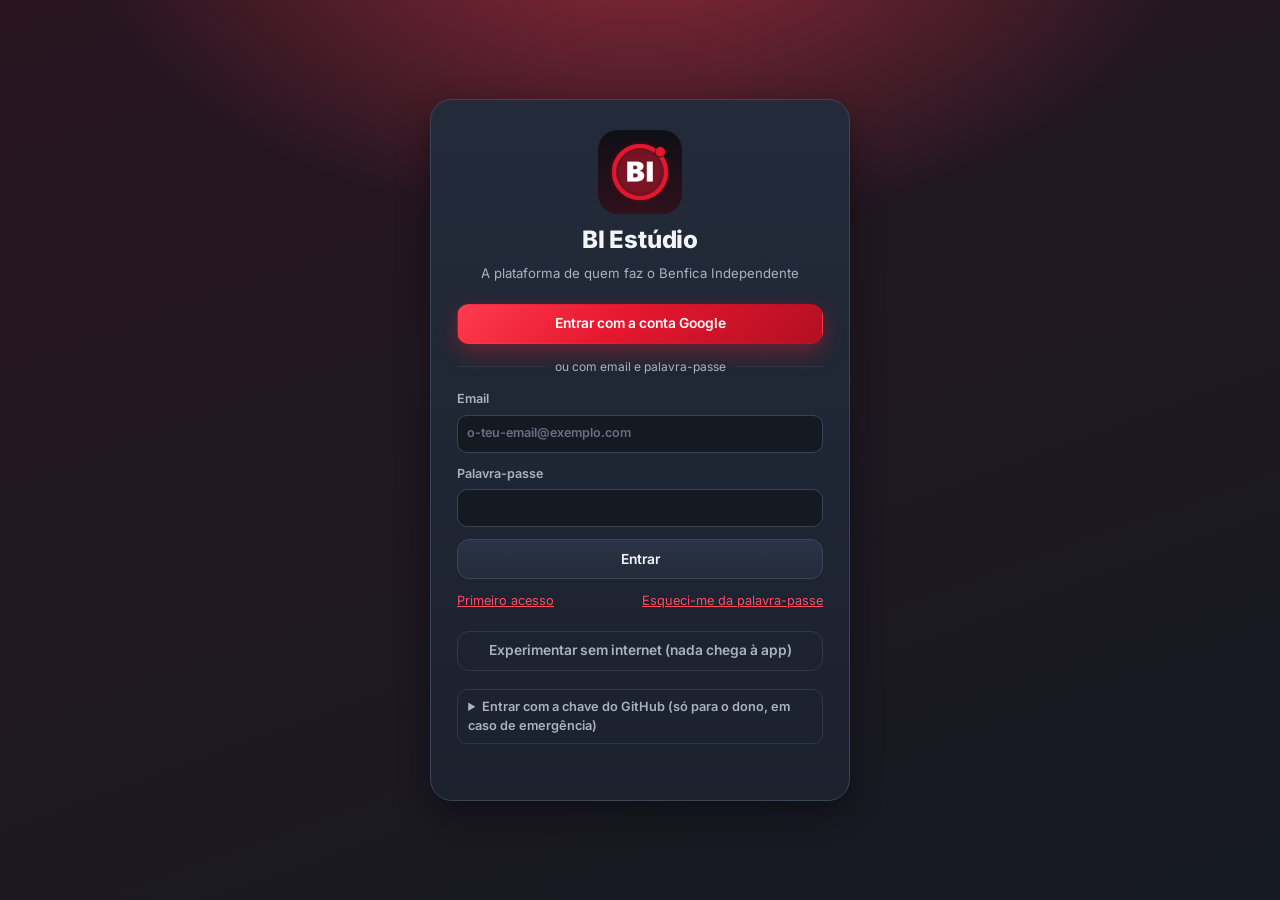
==== index.html @ b8a6295d "Plataforma: modo tablet do quadro, icones iguais em todo o lado, jogadores maiores e bola por defeit" ====
﻿<!DOCTYPE html>
<html lang="pt-PT">
<head>
<meta charset="utf-8">
<meta name="viewport" content="width=device-width, initial-scale=1, viewport-fit=cover">
<title>BI Estúdio · Benfica Independente</title>
<meta name="theme-color" content="#0b0d12">
<link rel="manifest" href="manifest.webmanifest">
<link rel="icon" type="image/png" href="icone-192.png">
<link rel="apple-touch-icon" href="icone-512.png">
<link rel="preload" href="fontes/inter-latin.woff2" as="font" type="font/woff2" crossorigin>
<link rel="stylesheet" href="estilos.css?v=9">
</head>
<body>

<!-- Ecrã de entrada -->
<section id="ecra-entrar" class="entrar">
  <div class="entrar-caixa">
    <img src="icone-512.png" alt="" class="entrar-logo">
    <h1>BI Estúdio</h1>
    <p class="suave">A plataforma de quem faz o Benfica Independente</p>

    <button id="entrar-google" class="botao principal largo">Entrar com a conta Google</button>
    <p class="separador-ou"><span>ou com email e palavra-passe</span></p>
    <label>Email
      <input id="entrar-email" type="email" placeholder="o-teu-email@exemplo.com" autocomplete="username">
    </label>
    <label>Palavra-passe
      <input id="entrar-palavra" type="password" autocomplete="current-password">
    </label>
    <button id="entrar-email-botao" class="botao largo">Entrar</button>
    <p class="entrar-links">
      <a href="#" id="entrar-primeiro" onclick="return false">Primeiro acesso</a>
      <a href="#" id="entrar-esqueci" onclick="return false">Esqueci-me da palavra-passe</a>
    </p>
    <button id="entrar-local" class="botao largo fantasma">Experimentar sem internet (nada chega à app)</button>

    <details class="ajuda">
      <summary>Entrar com a chave do GitHub (só para o dono, em caso de emergência)</summary>
      <label>Chave de acesso (GitHub)
        <input id="entrar-token" type="password" placeholder="github_pat_..." autocomplete="off">
      </label>
      <button id="entrar-botao" class="botao largo">Entrar com a chave</button>
      <p class="suave">Como obter a chave:</p>
      <ol>
        <li>Cria uma conta gratuita em <b>github.com</b> (se ainda não tiveres) e diz o teu nome de utilizador ao dono.</li>
        <li>O dono convida-te como colaborador do repositório <b>benfica-independente-dados</b>
            (Settings → Collaborators) e acrescenta-te em <b>Administradores</b> aqui na plataforma.</li>
        <li>No GitHub: a tua foto → Settings → Developer settings → Personal access tokens → <b>Fine-grained tokens</b> → Generate new token.</li>
        <li>Em <i>Resource owner</i> escolhe <b>benficaindependente</b>; em <i>Repository access</i> escolhe <b>benfica-independente-dados</b>
            (e <b>benfica-independente-gestao</b>, se existir).</li>
        <li>Em <i>Permissions</i>: <b>Contents →  Read and write</b> e <b>Actions →  Read-only</b> (para os alertas do robô).</li>
        <li>Copia a chave e cola-a aqui. Fica guardada só neste dispositivo. Nunca a envies a ninguém.</li>
      </ol>
    </details>

    <p id="entrar-erro" class="erro"></p>
  </div>
</section>

<!-- Aplicação -->
<div id="app" class="app escondido">
  <aside class="barra">
    <div class="barra-topo">
      <img src="icone-192.png" alt="" class="barra-logo">
      <div>
        <strong>BI Estúdio</strong>
        <span id="barra-modo" class="etiqueta">github</span>
      </div>
    </div>
    <nav id="menu" class="menu"></nav>
    <div class="barra-fundo">
      <span id="quem" class="quem"></span>
      <button id="sair" class="botao pequeno fantasma">Sair</button>
    </div>
  </aside>

  <main class="conteudo">
    <header class="topo">
      <img src="icone-192.png" alt="" class="topo-logo so-telemovel">
      <h2 id="titulo-ecra">Direto</h2>
      <button id="aprovacoes" class="aviso-aprovacoes escondido"></button>
      <button id="sair-m" class="botao pequeno fantasma so-telemovel">Sair</button>
    </header>
    <nav id="subnav" class="subnav escondido"></nav>
    <div id="aviso" class="aviso escondido"></div>
    <div id="ecra" class="ecra"></div>
  </main>

  <nav id="menu-baixo" class="menu-baixo"></nav>
  <button id="ajuda-flutuante" class="ajuda-fab" aria-label="Pedir ajuda à IA"><svg class="ico" viewBox="0 0 24 24" fill="none" stroke="currentColor" stroke-width="1.8" stroke-linecap="round" stroke-linejoin="round"><path d="m12 3 1.9 5.1L19 10l-5.1 1.9L12 17l-1.9-5.1L5 10l5.1-1.9z"/></svg><span>Ajuda</span></button>
</div>

<div id="carregando" class="carregando escondido"><div class="roda"></div></div>

<script src="quadro.js?v=12"></script>
<script src="participacao.js?v=5"></script>
<script src="participantes.js?v=6"></script>
<script src="app.js?v=11"></script>
<script src="estilo.js?v=1"></script>
</body>
</html>
---- estilos.css ----
/* BI Estúdio — sistema de estilos (base).  Junta-se, no fim, ao que é específico do quadro tático e das pré-visualizações. */

@font-face { font-family: "Inter"; font-style: normal; font-weight: 100 900; font-display: swap;
  src: url(fontes/inter-latin-ext.woff2) format("woff2");
  unicode-range: U+0100-02BA, U+02BD-02C5, U+02C7-02CC, U+02CE-02D7, U+02DD-02FF, U+0304, U+0308, U+0329, U+1D00-1DBF, U+1E00-1E9F, U+1EF2-1EFF, U+2020, U+20A0-20AB, U+20AD-20C0, U+2113, U+2C60-2C7F, U+A720-A7FF; }
@font-face { font-family: "Inter"; font-style: normal; font-weight: 100 900; font-display: swap;
  src: url(fontes/inter-latin.woff2) format("woff2");
  unicode-range: U+0000-00FF, U+0131, U+0152-0153, U+02BB-02BC, U+02C6, U+02DA, U+02DC, U+0304, U+0308, U+0329, U+2000-206F, U+20AC, U+2122, U+2191, U+2193, U+2212, U+2215, U+FEFF, U+FFFD; }

:root {
  --fundo: #12161e;
  --fundo-2: #1a202b;
  --fundo-3: #232b39;
  --linha: #2f3849;
  --texto: #f2f4f8;
  --suave: #a9b3c2;
  --vermelho: #e5172e;
  --vermelho-escuro: #b50f22;
  --vermelho-claro: #ff4d5e;
  --vermelho-erro: #ff6b6b;
  --verde: #2fbf71;
  --amarelo: #f0b429;
  --azul: #4c8dff;
  --raio: 16px;
  --raio-peq: 10px;
  --sombra: 0 12px 32px rgba(0, 0, 0, .4);
  --altura-baixo: 64px;
}

* { box-sizing: border-box; }
html, body {
  margin: 0; padding: 0; height: 100%;
  background: var(--fundo); color: var(--texto);
  font-family: "Inter", system-ui, -apple-system, "Segoe UI", Roboto, Arial, sans-serif;
  font-size: 15px; line-height: 1.5; -webkit-text-size-adjust: 100%;
  font-feature-settings: "cv11", "ss01"; -webkit-font-smoothing: antialiased;
}
img { max-width: 100%; display: block; }
h1, h2, h3 { margin: 0 0 .4em; line-height: 1.2; letter-spacing: -.01em; }
p { margin: 0 0 .7em; }
a { color: var(--vermelho-claro); }
.escondido { display: none !important; }
.suave { color: var(--suave); font-size: .88rem; }
.ico { width: 1.25em; height: 1.25em; flex: 0 0 auto; }

/* ---------- Campos (em qualquer sítio) ---------- */
input:not([type=checkbox]):not([type=radio]):not([type=range]):not([type=file]), textarea, select {
  background: var(--fundo); color: var(--texto); border: 1px solid var(--linha); border-radius: 10px;
  font: inherit; padding: .5em .7em; min-height: 38px;
}
input:focus, textarea:focus, select:focus { outline: none; border-color: var(--vermelho); box-shadow: 0 0 0 3px rgba(229, 23, 46, .18); }
input::placeholder, textarea::placeholder { color: #667085; }
input[type=checkbox], input[type=radio] { accent-color: var(--vermelho); }

/* ---------- Botões ---------- */
.botao {
  display: inline-flex; align-items: center; justify-content: center; gap: .5em;
  min-height: 40px; padding: .5em 1.05em;
  border: 1px solid var(--linha); border-radius: 12px;
  background: var(--fundo-3); color: var(--texto);
  font: inherit; font-weight: 600; font-size: .92rem; cursor: pointer; text-decoration: none; white-space: nowrap;
  transition: background .15s, border-color .15s, transform .08s;
}
.botao:hover { background: #222938; border-color: #343d4d; }
.botao:active { transform: scale(.98); }
.botao:focus-visible { outline: 2px solid var(--vermelho-claro); outline-offset: 2px; }
.botao.principal { background: var(--vermelho); border-color: var(--vermelho); color: #fff; }
.botao.principal:hover { background: #f0233a; border-color: #f0233a; }
.botao.perigo { background: transparent; border-color: #6a2630; color: #ff9aa5; }
.botao.perigo:hover { background: #2a1217; }
.botao.fantasma { background: transparent; border-color: var(--linha); color: var(--suave); }
.botao.fantasma:hover { color: var(--texto); background: var(--fundo-3); }
.botao.pequeno { min-height: 34px; padding: .35em .8em; font-size: .85rem; border-radius: 10px; }
.botao.largo { width: 100%; }
.botao:disabled { opacity: .5; cursor: not-allowed; }

/* ---------- Entrada ---------- */
.entrar { min-height: 100%; display: flex; align-items: center; justify-content: center; padding: 24px 16px;
  background: radial-gradient(900px 480px at 50% -10%, rgba(229, 23, 46, .28), transparent 62%), var(--fundo); }
.entrar-caixa { width: 100%; max-width: 420px; background: var(--fundo-2); border: 1px solid var(--linha);
  border-radius: 22px; padding: 30px 26px; box-shadow: var(--sombra); }
.entrar-logo { width: 84px; height: 84px; margin: 0 auto 12px; border-radius: 20px; }
.entrar-caixa h1 { text-align: center; font-size: 1.6rem; font-weight: 800; }
.entrar-caixa > .suave { text-align: center; margin-bottom: 20px; }
.separador-ou { display: flex; align-items: center; gap: 10px; color: var(--suave); font-size: .8rem; margin: 14px 0; }
.separador-ou::before, .separador-ou::after { content: ""; flex: 1; height: 1px; background: var(--linha); }
.separador-ou span { white-space: nowrap; }
.entrar-links { display: flex; justify-content: space-between; gap: 8px; flex-wrap: wrap; font-size: .85rem; margin: 12px 0; }
.entrar label, .formulario label { display: block; margin-bottom: 12px; font-size: .84rem; font-weight: 600; color: var(--suave); }
.entrar input, .formulario input, .formulario textarea, .formulario select {
  display: block; width: 100%; margin-top: 6px; padding: .65em .8em;
  background: var(--fundo); border: 1px solid var(--linha); border-radius: 10px;
  color: var(--texto); font: inherit; font-weight: 400; min-height: 42px;
}
.entrar input:focus, .formulario input:focus, .formulario textarea:focus, .formulario select:focus { outline: none; border-color: var(--vermelho); box-shadow: 0 0 0 3px rgba(229, 23, 46, .18); }
.formulario textarea { min-height: 110px; resize: vertical; }
#entrar-local { margin-top: 8px; }
.ajuda { margin-top: 18px; border: 1px solid var(--linha); border-radius: 10px; padding: .6em .8em; font-size: .85rem; }
.ajuda summary { cursor: pointer; font-weight: 600; color: var(--suave); }
.ajuda ol { margin: .6em 0 .2em; padding-left: 1.2em; color: var(--suave); }
.ajuda li { margin-bottom: .35em; }
.erro { color: var(--vermelho-erro); font-size: .88rem; min-height: 1.2em; margin: 10px 0 0; }

/* ---------- Estrutura ---------- */
.app { display: flex; min-height: 100%; }
.barra { width: 232px; flex: 0 0 232px; background: var(--fundo-2); border-right: 1px solid var(--linha);
  display: flex; flex-direction: column; position: sticky; top: 0; height: 100vh; }
.barra-topo { display: flex; align-items: center; gap: 12px; padding: 18px 16px; }
.barra-logo { width: 40px; height: 40px; border-radius: 10px; }
.barra-topo strong { display: block; font-size: 1.02rem; font-weight: 800; letter-spacing: -.01em; }
.etiqueta { display: inline-block; font-size: .66rem; text-transform: uppercase; letter-spacing: .08em; font-weight: 700;
  color: var(--suave); background: var(--fundo-3); border: 1px solid var(--linha); border-radius: 20px; padding: 0 8px; margin-top: 2px; }
.etiqueta.local { color: #fff; background: var(--azul); border-color: var(--azul); }

.menu { flex: 1; overflow-y: auto; padding: 6px 10px; display: flex; flex-direction: column; gap: 4px; }
.menu a { display: flex; align-items: center; gap: 12px; padding: .75em .9em; border-radius: 12px; color: var(--suave);
  text-decoration: none; font-weight: 600; cursor: pointer; transition: background .15s, color .15s; }
.menu a:hover { background: var(--fundo-3); color: var(--texto); }
.menu a.ativo { background: rgba(229, 23, 46, .14); color: #fff; box-shadow: inset 3px 0 0 var(--vermelho); }
.menu a.ativo .ico { color: var(--vermelho-claro); }
.menu .marca, .menu-baixo .marca { margin-left: auto; }
.marca { background: var(--vermelho); color: #fff; font-size: .7rem; font-weight: 700; border-radius: 20px; padding: 0 7px; min-width: 20px; text-align: center; line-height: 1.5; }
.barra-fundo { padding: 12px 14px calc(14px + env(safe-area-inset-bottom)); border-top: 1px solid var(--linha); display: flex; align-items: center; gap: 8px; }
.quem { flex: 1; min-width: 0; font-size: .85rem; color: var(--suave); overflow: hidden; text-overflow: ellipsis; white-space: nowrap; }

.conteudo { flex: 1; min-width: 0; display: flex; flex-direction: column; }
.topo { display: flex; align-items: center; gap: 12px; padding: 16px 28px; position: sticky; top: 0; z-index: 20;
  background: rgba(11, 13, 18, .86); backdrop-filter: blur(10px); border-bottom: 1px solid var(--linha); }
.topo h2 { margin: 0; font-size: 1.3rem; font-weight: 800; }
.topo-logo { width: 30px; height: 30px; border-radius: 8px; }
.aviso-aprovacoes { margin-left: auto; display: inline-flex; align-items: center; gap: 8px; min-height: 36px; padding: 0 14px 0 10px;
  border-radius: 20px; border: 1px solid rgba(240, 180, 41, .45); background: rgba(240, 180, 41, .12); color: #ffd66b;
  font: inherit; font-size: .85rem; font-weight: 600; cursor: pointer; }
.aviso-aprovacoes:hover { background: rgba(240, 180, 41, .2); }
.so-telemovel { display: none; }

.subnav { display: flex; gap: 6px; padding: 12px 28px 0; overflow-x: auto; scrollbar-width: none; }
.subnav::-webkit-scrollbar { display: none; }
.subnav a { display: inline-flex; align-items: center; gap: 8px; white-space: nowrap; padding: .5em 1em; border-radius: 20px;
  border: 1px solid var(--linha); color: var(--suave); font-weight: 600; font-size: .88rem; cursor: pointer; text-decoration: none; }
.subnav a:hover { color: var(--texto); border-color: #3a4352; }
.subnav a.ativo { background: var(--texto); border-color: var(--texto); color: #10131a; }
.subnav .marca { background: var(--vermelho); color: #fff; }

.aviso { margin: 14px 28px 0; padding: .75em 1em; border-radius: 12px; background: rgba(47, 191, 113, .12); border: 1px solid rgba(47, 191, 113, .35); color: #86e8b4; font-weight: 500; }
.aviso.mau { background: rgba(255, 107, 107, .1); border-color: rgba(255, 107, 107, .4); color: #ffb0b0; }
.ecra { padding: 22px 28px calc(40px + env(safe-area-inset-bottom)); max-width: 1180px; width: 100%; }
body[data-ecra="quadro"] .ecra { max-width: none; }

/* Menu em baixo (telemóvel) e botão de ajuda */
.menu-baixo { display: none; }
.ajuda-fab { position: fixed; right: 22px; bottom: 22px; z-index: 30; display: inline-flex; align-items: center; gap: 8px; height: 46px; padding: 0 18px 0 14px;
  border-radius: 24px; border: 1px solid var(--linha); background: var(--fundo-3); color: var(--texto); font: inherit; font-weight: 700; cursor: pointer; box-shadow: var(--sombra); }
.ajuda-fab:hover { border-color: #3a4352; background: #222938; }
.ajuda-fab .ico { color: var(--vermelho-claro); }

/* ---------- Cartões ---------- */
.cartao { background: var(--fundo-2); border: 1px solid var(--linha); border-radius: var(--raio); margin-bottom: 18px; overflow: hidden; }
.cartao > header { display: flex; align-items: center; gap: 10px; padding: 14px 18px; border-bottom: 1px solid var(--linha); flex-wrap: wrap; }
.cartao > header h3 { margin: 0; font-size: 1rem; font-weight: 700; }
.cartao > header .acoes { margin-left: auto; display: flex; gap: 8px; flex-wrap: wrap; }
.cartao-corpo { padding: 18px; }
.cartao-corpo > :last-child { margin-bottom: 0; }
.seccao-titulo { font-size: .78rem; font-weight: 700; text-transform: uppercase; letter-spacing: .09em; color: var(--suave); margin: 26px 2px 12px; }
.grelha { display: grid; gap: 12px; grid-template-columns: repeat(auto-fill, minmax(150px, 1fr)); }
.azulejo { background: var(--fundo-3); border: 1px solid var(--linha); border-radius: 12px; padding: 14px; }
.azulejo .num { font-size: 1.7rem; font-weight: 800; letter-spacing: -.02em; }
.azulejo .rot { color: var(--suave); font-size: .84rem; }
.vazio-grande { display: flex; flex-direction: column; align-items: center; gap: 6px; text-align: center; padding: 28px 12px; }
.vazio-grande .ico { width: 40px; height: 40px; color: var(--suave); }

/* ---------- Painel do direto ---------- */
.jogo { border: 1px solid var(--linha); border-radius: 20px; padding: 18px 20px; margin-bottom: 6px;
  background: radial-gradient(600px 200px at 50% -40%, rgba(229, 23, 46, .22), transparent 70%), var(--fundo-2); }
.jogo.ao-vivo { border-color: rgba(229, 23, 46, .55); }
.jogo-topo { display: flex; align-items: center; gap: 10px; flex-wrap: wrap; margin-bottom: 14px; }
.selo { font-size: .72rem; font-weight: 700; letter-spacing: .06em; text-transform: uppercase; padding: 3px 10px; border-radius: 20px; background: var(--fundo-3); border: 1px solid var(--linha); color: var(--suave); }
.selo-vivo { background: var(--vermelho); border-color: var(--vermelho); color: #fff; animation: pulsar 1.6s ease-in-out infinite; }
@keyframes pulsar { 50% { opacity: .65; } }
.jogo-equipas { display: grid; grid-template-columns: 1fr auto 1fr; align-items: center; gap: 16px; }
.jogo-eq { display: flex; flex-direction: column; align-items: center; gap: 8px; text-align: center; }
.jogo-eq b { font-size: 1rem; }
.jogo-logo { width: 52px; height: 52px; object-fit: contain; }
.jogo-res { font-size: 2.4rem; font-weight: 800; letter-spacing: -.02em; }
.jogo.vazio { background: var(--fundo-2); }

.mosaicos { display: grid; gap: 12px; grid-template-columns: repeat(auto-fill, minmax(250px, 1fr)); }
.mosaico { position: relative; display: flex; align-items: center; gap: 14px; text-align: left; width: 100%; padding: 16px;
  border: 1px solid var(--linha); border-radius: 16px; background: var(--fundo-2); color: var(--texto); font: inherit; cursor: pointer;
  transition: border-color .15s, background .15s, transform .08s; }
.mosaico:hover { border-color: #3a4352; background: var(--fundo-3); }
.mosaico:active { transform: scale(.985); }
.mosaico-ico { flex: 0 0 auto; display: grid; place-items: center; width: 46px; height: 46px; border-radius: 13px; background: rgba(229, 23, 46, .14); color: var(--vermelho-claro); }
.mosaico-ico .ico { width: 24px; height: 24px; }
.mosaico-txt { display: flex; flex-direction: column; min-width: 0; }
.mosaico-txt b { font-size: 1rem; }
.mosaico-txt span { color: var(--suave); font-size: .84rem; }
.mosaico .marca { position: absolute; top: 12px; right: 12px; }

/* ---------- Agendado ---------- */
.linha-tempo { display: flex; flex-direction: column; gap: 8px; }
.evento { display: grid; grid-template-columns: 56px 40px 1fr; align-items: center; gap: 12px; text-align: left; width: 100%; padding: 12px 14px;
  border: 1px solid var(--linha); border-radius: 14px; background: var(--fundo-2); color: var(--texto); font: inherit; cursor: pointer; }
.evento:hover { border-color: #3a4352; background: var(--fundo-3); }
.evento-hora { font-weight: 800; font-variant-numeric: tabular-nums; }
.evento-ico { display: grid; place-items: center; width: 36px; height: 36px; border-radius: 10px; background: var(--fundo-3); color: var(--vermelho-claro); }
.evento-txt { display: flex; flex-direction: column; min-width: 0; }
.evento-txt b { font-size: .95rem; font-weight: 600; overflow: hidden; text-overflow: ellipsis; }
.evento-txt span { color: var(--suave); font-size: .8rem; }

/* ---------- Tabelas, pílulas, listas ---------- */
.tabela { width: 100%; border-collapse: collapse; }
.tabela th, .tabela td { text-align: left; padding: .65em .6em; border-bottom: 1px solid var(--linha); vertical-align: top; }
.tabela th { color: var(--suave); font-size: .75rem; text-transform: uppercase; letter-spacing: .06em; font-weight: 700; }
.tabela tr:last-child td { border-bottom: none; }
.tabela .mini { color: var(--suave); font-size: .82rem; }
.tabela td.direita, .tabela th.direita { text-align: right; }
.linha-acoes { display: flex; gap: 6px; justify-content: flex-end; flex-wrap: wrap; }
.tabela-rolar { overflow-x: auto; }
.pilula { display: inline-block; font-size: .72rem; font-weight: 700; padding: 2px 10px; border-radius: 20px; background: var(--fundo-3); color: var(--suave); border: 1px solid var(--linha); white-space: nowrap; }
.pilula.ok { background: rgba(47, 191, 113, .12); color: #7ee6ae; border-color: rgba(47, 191, 113, .3); }
.pilula.espera { background: rgba(240, 180, 41, .12); color: #ffd66b; border-color: rgba(240, 180, 41, .3); }
.pilula.mau { background: rgba(255, 107, 107, .1); color: #ff9aa5; border-color: rgba(255, 107, 107, .3); }
.pilula.info { background: rgba(76, 141, 255, .12); color: #8db6ff; border-color: rgba(76, 141, 255, .3); }
.miniatura { width: 56px; height: 40px; object-fit: cover; border-radius: 6px; background: var(--fundo-3); }
.lista { display: flex; flex-direction: column; gap: 12px; }
.mensagem { border: 1px solid var(--linha); border-radius: 12px; padding: 12px 14px; background: var(--fundo-3); }
.mensagem-topo { display: flex; align-items: center; gap: 8px; margin-bottom: 6px; }
.mensagem-topo strong { font-size: .9rem; }
.mensagem-topo .quando { margin-left: auto; color: var(--suave); font-size: .78rem; }
.mensagem .resposta { margin-top: 10px; padding-left: 12px; border-left: 3px solid var(--vermelho); color: #d8dde5; }

/* ---------- Janelas (formulários) ---------- */
.fundo-modal { position: fixed; inset: 0; background: rgba(4, 6, 10, .7); backdrop-filter: blur(3px); display: flex; align-items: flex-start; justify-content: center; padding: 30px 16px; overflow-y: auto; z-index: 60; }
.modal { background: var(--fundo-2); border: 1px solid var(--linha); border-radius: 20px; width: 100%; max-width: 580px; box-shadow: var(--sombra); }
.modal > header { display: flex; align-items: center; padding: 16px 20px; border-bottom: 1px solid var(--linha); }
.modal > header h3 { margin: 0; font-size: 1.05rem; font-weight: 700; }
.modal-corpo { padding: 20px; }
.modal-pe { display: flex; gap: 10px; justify-content: flex-end; padding: 14px 20px; border-top: 1px solid var(--linha); }
.formulario .campo { margin-bottom: 14px; }
.formulario .rotulo { display: block; font-size: .84rem; font-weight: 600; color: var(--suave); }
.grupo-caixas { display: flex; flex-wrap: wrap; gap: 8px 16px; margin-top: 6px; }
.grupo-caixas label { display: inline-flex; align-items: center; gap: 6px; font-weight: 400; color: var(--texto); margin: 0; }
.grupo-caixas input { width: auto; margin: 0; min-height: 0; }
.linha-dupla { display: grid; grid-template-columns: 1fr 1fr; gap: 0 14px; }
.carregando { position: fixed; inset: 0; background: rgba(0, 0, 0, .45); display: flex; align-items: center; justify-content: center; z-index: 90; }
.roda { width: 44px; height: 44px; border: 4px solid rgba(255, 255, 255, .2); border-top-color: #fff; border-radius: 50%; animation: girar .8s linear infinite; }
@keyframes girar { to { transform: rotate(360deg); } }

/* ---------- Fotos no formulário e utilitários ---------- */
.campo-imagem .imagem-linha { display: flex; gap: 12px; align-items: flex-start; margin-top: 6px; }
.miniatura.grande { width: 96px; height: 96px; object-fit: cover; border-radius: 12px; border: 1px solid var(--linha); }
.separador { margin: 18px 0 4px; padding-top: 12px; border-top: 1px solid var(--linha); font-size: .95rem; }
.atalhos { display: flex; flex-wrap: wrap; gap: 8px; }
.tabela-numeros td, .tabela-numeros th { white-space: nowrap; }
.glossario th { width: 150px; text-transform: none; letter-spacing: 0; font-size: .9rem; color: var(--texto); }
.grandes { display: grid; gap: 12px; grid-template-columns: repeat(auto-fill, minmax(230px, 1fr)); }
.botao.grande { display: flex; align-items: center; justify-content: flex-start; white-space: normal; gap: 14px; text-align: left; padding: 16px 18px; min-height: 84px; border-radius: 16px; font-size: 1rem; }
.botao.grande b { display: block; }
.grande-icone { font-size: 1.8rem; line-height: 1; flex: 0 0 auto; }
.grande-sub { display: block; font-size: .82rem; opacity: .7; margin-top: 3px; font-weight: 400; }
.sondagem { border: 1px solid var(--linha); border-radius: 14px; padding: 14px 16px; margin-bottom: 12px; background: var(--fundo-3); }
.voto-linha { position: relative; display: flex; justify-content: space-between; gap: 10px; padding: 8px 10px; margin: 6px 0; border-radius: 8px; background: #1b2028; overflow: hidden; }
.voto-linha > span, .voto-linha > b { position: relative; }
.voto-barra { position: absolute; left: 0; top: 0; bottom: 0; background: rgba(229, 23, 46, .35); }

/* ---------- Telemóvel ---------- */
@media (max-width: 860px) {
  .barra { display: none; }
  .so-telemovel { display: inline-flex; }
  .topo { padding: 12px 16px; }
  .topo h2 { font-size: 1.1rem; }
  .subnav { padding: 10px 16px 0; }
  .aviso { margin: 12px 16px 0; }
  .ecra { padding: 16px 16px calc(var(--altura-baixo) + 40px); }
  .linha-dupla { grid-template-columns: 1fr; }
  .menu-baixo { display: flex; position: fixed; left: 0; right: 0; bottom: 0; z-index: 40; height: calc(var(--altura-baixo) + env(safe-area-inset-bottom));
    padding-bottom: env(safe-area-inset-bottom); background: rgba(18, 22, 29, .96); backdrop-filter: blur(12px); border-top: 1px solid var(--linha); }
  .menu-baixo a { position: relative; flex: 1; display: flex; flex-direction: column; align-items: center; justify-content: center; gap: 3px; color: var(--suave); font-size: .7rem; font-weight: 600; text-decoration: none; cursor: pointer; }
  .menu-baixo a .ico { width: 24px; height: 24px; }
  .menu-baixo a.ativo { color: #fff; }
  .menu-baixo a.ativo .ico { color: var(--vermelho-claro); }
  .menu-baixo .marca { position: absolute; top: 6px; left: calc(50% + 8px); margin: 0; }
  .ajuda-fab { right: 14px; bottom: calc(var(--altura-baixo) + 14px + env(safe-area-inset-bottom)); height: 44px; }
  .ajuda-fab span { display: none; }
  .ajuda-fab { width: 44px; padding: 0; justify-content: center; }
  .aviso-aprovacoes span { max-width: 130px; white-space: normal; line-height: 1.15; text-align: left; }
  .jogo-res { font-size: 1.9rem; }
  .mosaicos { grid-template-columns: 1fr; }
}
@media (pointer: coarse) { .botao.pequeno { min-height: 42px; } }
@media (max-width: 520px) {
  .azulejo { padding: 10px 12px; }
  .azulejo .num { font-size: 1.25rem; }
  .azulejo .rot { font-size: .78rem; }
}


/* ============ Degradês e efeitos (para não ficar pesado) ============ */
:root { --grad-vermelho: linear-gradient(135deg, #ff3b4f 0%, #e5172e 45%, #b30f22 100%); --brilho-vermelho: 0 8px 22px rgba(229, 23, 46, .38); }
html, body { background: var(--fundo); }
body {
  background:
    radial-gradient(900px 520px at 100% -8%, rgba(229, 23, 46, .20), transparent 60%),
    radial-gradient(700px 480px at -5% 105%, rgba(229, 23, 46, .10), transparent 60%),
    linear-gradient(160deg, #181d28 0%, #11151d 55%, #14101a 100%) fixed;
}
/* barra lateral e menu de baixo */
.barra { background: linear-gradient(180deg, #281520 0%, #1b1f2a 38%, #171b25 100%); border-right-color: #3a2a35; }
.menu a:hover { background: rgba(255, 255, 255, .06); }
.menu a.ativo { background: var(--grad-vermelho); color: #fff; box-shadow: var(--brilho-vermelho); }
.menu a.ativo .ico { color: #fff; }
.menu a .marca { background: #fff; color: #b30f22; }
.menu a.ativo .marca { background: #fff; color: #b30f22; }
.menu-baixo { background: linear-gradient(180deg, rgba(34, 22, 32, .97), rgba(22, 26, 36, .98)); }
/* topo */
.topo { background: linear-gradient(180deg, rgba(30, 36, 48, .92), rgba(22, 27, 37, .88)); border-bottom: 0;
  box-shadow: 0 1px 0 rgba(255, 255, 255, .05), 0 12px 24px -16px rgba(0, 0, 0, .5); position: sticky; }
.topo::after { content: ""; position: absolute; left: 0; right: 0; bottom: 0; height: 2px; background: linear-gradient(90deg, #e5172e, rgba(229, 23, 46, 0) 70%); }
/* separadores das páginas */
.subnav a { background: rgba(255, 255, 255, .04); }
.subnav a.ativo { background: var(--grad-vermelho); border-color: transparent; color: #fff; box-shadow: var(--brilho-vermelho); }
/* botões */
.botao { background: linear-gradient(180deg, #2b3447, #232b3a); border-color: #3a455a; }
.botao:hover { background: linear-gradient(180deg, #333e54, #2a3345); border-color: #4a5670; }
.botao.principal { background: var(--grad-vermelho); border-color: transparent; box-shadow: var(--brilho-vermelho); }
.botao.principal:hover { filter: brightness(1.08); background: var(--grad-vermelho); }
.botao.fantasma { background: transparent; }
/* cartões */
.cartao { background: linear-gradient(180deg, #212837, #1a202b); border-color: #313b4e; box-shadow: 0 10px 26px -14px rgba(0, 0, 0, .55), inset 0 1px 0 rgba(255, 255, 255, .04); }
.cartao > header { background: linear-gradient(90deg, rgba(229, 23, 46, .12), transparent 55%); border-bottom-color: #313b4e; }
.azulejo { background: linear-gradient(180deg, #283144, #212938); border-color: #364055; }
.azulejo .num { background: var(--grad-vermelho); -webkit-background-clip: text; background-clip: text; color: transparent; }
.seccao-titulo { display: flex; align-items: center; gap: 10px; }
.seccao-titulo::before { content: ""; width: 4px; height: 14px; border-radius: 3px; background: var(--grad-vermelho); }
/* painel do direto */
.jogo { background: radial-gradient(520px 220px at 50% -30%, rgba(255, 59, 79, .45), transparent 70%), linear-gradient(135deg, #4a1220 0%, #271a29 55%, #1d2330 100%);
  border-color: rgba(255, 90, 105, .35); box-shadow: 0 16px 36px -18px rgba(229, 23, 46, .55); }
.jogo.ao-vivo { border-color: #ff4d5e; box-shadow: 0 0 0 1px rgba(255, 77, 94, .4), 0 16px 40px -14px rgba(229, 23, 46, .7); }
.jogo.vazio { background: linear-gradient(135deg, #2a1822, #1e2430); }
.jogo .selo { background: rgba(255, 255, 255, .1); border-color: rgba(255, 255, 255, .18); color: #ffe3e6; }
.jogo .suave { color: #e7d3d8; }
.jogo-res { text-shadow: 0 2px 14px rgba(0, 0, 0, .4); }
.mosaico { background: linear-gradient(180deg, #232b3b, #1b2230); border-color: #333e52; box-shadow: 0 8px 20px -14px rgba(0, 0, 0, .6); }
.mosaico:hover { background: linear-gradient(180deg, #2b3548, #202838); border-color: rgba(255, 77, 94, .6); box-shadow: 0 12px 26px -12px rgba(229, 23, 46, .5); transform: translateY(-2px); }
.mosaico-ico { background: var(--grad-vermelho); color: #fff; box-shadow: var(--brilho-vermelho); }
.mosaico .marca { background: #fff; color: #b30f22; }
.evento { background: linear-gradient(180deg, #232b3b, #1b2230); border-color: #333e52; }
.evento:hover { border-color: rgba(255, 77, 94, .55); }
.evento-ico { background: rgba(229, 23, 46, .16); }
/* aviso de aprovações e ajuda */
.aviso-aprovacoes { background: linear-gradient(135deg, rgba(240, 180, 41, .28), rgba(240, 180, 41, .1)); }
.ajuda-fab { background: var(--grad-vermelho); border-color: transparent; color: #fff; box-shadow: var(--brilho-vermelho); }
.ajuda-fab:hover { background: var(--grad-vermelho); filter: brightness(1.08); }
.ajuda-fab .ico { color: #fff; }
/* janelas e entrada */
.modal { background: linear-gradient(180deg, #232b3a, #1b212d); border-color: #364055; }
.modal > header { background: linear-gradient(90deg, rgba(229, 23, 46, .16), transparent 60%); }
.entrar { background: radial-gradient(900px 520px at 50% -10%, rgba(255, 59, 79, .5), transparent 62%), linear-gradient(160deg, #281520, #151a23); }
.entrar-caixa { background: linear-gradient(180deg, #232b3a, #1b212d); border-color: #3a455a; }
/* o resto */
.sondagem, .mensagem { background: linear-gradient(180deg, #252d3d, #1f2635); border-color: #333e52; }
.pilula { background: rgba(255, 255, 255, .06); }
input:not([type=checkbox]):not([type=radio]):not([type=range]):not([type=file]), textarea, select { background: #141922; border-color: #38435a; }


/* ============ Abas, banner de publicidade ============ */
.abas { display: flex; gap: 4px; padding: 4px; margin-bottom: 18px; background: rgba(255, 255, 255, .05); border: 1px solid var(--linha); border-radius: 16px; overflow-x: auto; scrollbar-width: none; }
.abas::-webkit-scrollbar { display: none; }
.aba { flex: 1 0 auto; display: inline-flex; align-items: center; justify-content: center; gap: 8px; min-height: 44px; padding: 0 18px; border: 0; border-radius: 12px;
  background: transparent; color: var(--suave); font: inherit; font-weight: 700; font-size: .92rem; cursor: pointer; white-space: nowrap; transition: background .15s, color .15s; }
.aba:hover { color: var(--texto); background: rgba(255, 255, 255, .06); }
.aba.ativa { background: var(--grad-vermelho); color: #fff; box-shadow: var(--brilho-vermelho); }
.aba .marca { background: #fff; color: #b30f22; }
.promo { display: flex; align-items: center; gap: 8px; padding: 8px 14px; border-radius: 10px; background: #2b3345; color: #fff; font-size: .8rem; line-height: 1.2; overflow: hidden; }
.promo-patreon { background: var(--grad-vermelho); }
.promo-etq { font-size: .58rem; font-weight: 800; letter-spacing: .08em; color: #b8c0cf; flex: 0 0 auto; }
.promo-patreon .promo-etq { color: #fff; }
.promo-txt { flex: 1; font-weight: 700; white-space: nowrap; overflow: hidden; text-overflow: ellipsis; }
.promo-ico { flex: 0 0 auto; font-size: 1.05em; }
.promo-seta { flex: 0 0 auto; color: #b8c0cf; font-size: 1.2em; }
.promo-logo { width: 22px; height: 22px; border-radius: 5px; object-fit: cover; flex: 0 0 auto; }
.promo-logo-exemplo { display: grid; place-items: center; background: #fff; color: #222; font-size: .5rem; font-weight: 800; }
.promo-imagem { position: relative; padding: 0; background: #1c2230; }
.promo-imagem img { width: 100%; aspect-ratio: 9 / 1; object-fit: cover; display: block; }
.promo-img { width: 100%; aspect-ratio: 9 / 1; display: grid; place-items: center; background: repeating-linear-gradient(45deg, #2b3345, #2b3345 10px, #252d3e 10px, #252d3e 20px); color: #9aa4b2; font-weight: 700; font-size: .75rem; }
.promo-canto { position: absolute; right: 6px; bottom: 3px; font-size: .5rem; font-weight: 800; letter-spacing: .08em; color: #fff; text-shadow: 0 1px 3px #000; }
.formatos { display: grid; gap: 16px; grid-template-columns: repeat(auto-fit, minmax(260px, 1fr)); margin-top: 14px; }
.formato { background: rgba(255, 255, 255, .04); border: 1px solid var(--linha); border-radius: 14px; padding: 14px; }
.formato b { display: block; margin-bottom: 10px; }
.formato .promo { margin-bottom: 10px; }
.formato p { margin: 0; }
.rotacao { display: flex; flex-direction: column; gap: 8px; margin-top: 10px; }
.tm-ecra .promo { border-radius: 8px; font-size: 11px; padding: 6px 10px; }
.tm-ecra .promo-imagem { padding: 0; }

.prev-viva { position: sticky; top: 0; z-index: 3; margin: -6px -20px 16px; padding: 12px 20px 14px; background: linear-gradient(180deg, #232b3a, #1d2431); border-bottom: 1px solid var(--linha); box-shadow: 0 10px 18px -12px rgba(0, 0, 0, .6); }
.prev-viva-etq { font-size: .7rem; font-weight: 700; letter-spacing: .08em; text-transform: uppercase; color: var(--suave); margin-bottom: 8px; }
.prev-viva .promo { font-size: .9rem; }
.prev-viva-nota { margin-top: 8px; font-size: .8rem; color: var(--suave); }

.campanha { border: 1px solid #333e52; border-radius: 16px; padding: 16px; margin-bottom: 14px; background: linear-gradient(180deg, #252d3d, #1f2635); }
.campanha-topo { display: flex; justify-content: space-between; align-items: flex-start; gap: 12px; margin-bottom: 12px; flex-wrap: wrap; }
.campanha-topo b { font-size: 1.02rem; }
.campanha-estado { display: flex; gap: 6px; flex-wrap: wrap; }
.campanha .grelha { margin: 14px 0; grid-template-columns: repeat(auto-fill, minmax(120px, 1fr)); }
.campanha .azulejo .num { font-size: 1.3rem; white-space: nowrap; }
.aviso-faixa { display: flex; gap: 12px; align-items: flex-start; margin-bottom: 18px; padding: 14px 16px; border-radius: 14px; background: linear-gradient(135deg, rgba(240, 180, 41, .22), rgba(240, 180, 41, .08)); border: 1px solid rgba(240, 180, 41, .4); color: #ffe6a0; }
.aviso-faixa .ico { margin-top: 2px; }

.agenda-item { display: grid; grid-template-columns: 40px 1fr auto; gap: 8px 12px; align-items: center; padding: 12px 14px; margin-bottom: 8px; border: 1px solid #333e52; border-radius: 14px; background: linear-gradient(180deg, #232b3b, #1b2230); }
.agenda-txt { min-width: 0; }
.agenda-txt b { display: block; font-size: .95rem; overflow-wrap: anywhere; }
.agenda-acoes { grid-column: 2 / -1; display: flex; gap: 6px; flex-wrap: wrap; }
@media (max-width: 520px) { .agenda-item { grid-template-columns: 40px 1fr; } .agenda-item .pilula { grid-column: 2; justify-self: start; } .agenda-acoes { grid-column: 1 / -1; } }
.cal-topo { display: flex; align-items: center; gap: 10px; margin: 8px 0 12px; }
.cal-topo b { flex: 1; text-align: center; font-size: 1.02rem; }
.cal-grelha { display: grid; grid-template-columns: repeat(7, minmax(0, 1fr)); gap: 6px; }
.cal-cab { text-align: center; font-size: .72rem; color: var(--suave); font-weight: 700; text-transform: uppercase; letter-spacing: .05em; }
.cal-vazio { display: block; }
.cal-dia { position: relative; min-height: 58px; border: 1px solid var(--linha); border-radius: 12px; color: var(--texto); font: inherit; cursor: pointer; display: flex; flex-direction: column; align-items: flex-start; justify-content: space-between; padding: 6px 8px; text-align: left;
  background: linear-gradient(rgba(229, 23, 46, var(--calor)), rgba(229, 23, 46, var(--calor))), #1a202b; transition: transform .08s, outline-color .15s; }
.cal-dia:hover:not(:disabled) { transform: translateY(-1px); border-color: #4a5670; }
.cal-dia.sel { outline: 2px solid #fff; outline-offset: 1px; }
.cal-dia.futuro { opacity: .3; cursor: default; }
.cal-num { font-weight: 800; }
.cal-v { font-size: .72rem; opacity: .92; }
.cal-ponto { position: absolute; top: 7px; right: 7px; width: 9px; height: 9px; border-radius: 50%; background: #f0b429; box-shadow: 0 0 0 2px rgba(0, 0, 0, .25); }
.rk-form { display: grid; grid-template-columns: repeat(auto-fit, minmax(170px, 1fr)); gap: 0 14px; }
.rk-caixa { display: flex; gap: 8px; align-items: center; margin: 4px 0 12px; font-size: .88rem; }
.rk-pesos { display: grid; grid-template-columns: repeat(auto-fit, minmax(150px, 1fr)); gap: 8px 12px; margin-top: 10px; }
.rk-pesos label { font-size: .8rem; color: var(--suave); font-weight: 600; }
.rk-pesos input { width: 100%; margin-top: 4px; }
.rk-ord { background: rgba(229, 23, 46, .12); }
.calor { display: grid; gap: 3px; overflow-x: auto; }
.calor-linha { display: grid; grid-template-columns: 34px repeat(24, minmax(11px, 1fr)); gap: 3px; align-items: center; }
.calor-linha i { display: block; height: 20px; border-radius: 4px; }
.calor-linha span { font-size: .68rem; color: var(--suave); text-align: center; }
.calor-dia { text-align: left !important; font-weight: 700; }
.objetivo { margin: 12px 0 4px; padding: 12px 14px; border-radius: 12px; background: rgba(255, 255, 255, .04); border: 1px solid var(--linha); }
.objetivo-topo { display: flex; justify-content: space-between; gap: 10px; font-size: .88rem; margin-bottom: 8px; flex-wrap: wrap; }
.objetivo-barra { height: 10px; border-radius: 10px; background: rgba(255, 255, 255, .08); overflow: hidden; margin-bottom: 8px; }
.objetivo-barra i { display: block; height: 100%; border-radius: 10px; background: var(--grad-vermelho); }


/* ============ Janelas de preenchimento: claras, em duas colunas no computador, sem rolar ============ */
.fundo-modal { align-items: center; padding: 18px; background: rgba(10, 14, 22, .62); }
.modal { display: flex; flex-direction: column; max-height: calc(100vh - 36px); background: #ffffff; color: #1b2232; border: 1px solid #d5dbe6; border-radius: 18px; box-shadow: 0 24px 60px rgba(0, 0, 0, .45); }
.modal > header { flex: 0 0 auto; background: linear-gradient(90deg, #fff0f1, #ffffff 70%); color: #1b2232; border-bottom: 1px solid #e3e8f0; border-radius: 18px 18px 0 0; }
.modal > header h3 { color: #1b2232; font-size: 1.1rem; }
.modal-corpo { flex: 1 1 auto; overflow: auto; min-height: 0; }
.modal-pe { flex: 0 0 auto; align-items: center; background: #f3f5f9; border-top: 1px solid #e3e8f0; border-radius: 0 0 18px 18px; }
.pe-aviso { margin-right: auto; font-size: .84rem; color: #8a5a00; font-weight: 600; }
.modal .suave, .modal .mini, .modal .rotulo { color: #5a6578; }
.modal .formulario label, .modal.formulario label, .modal label, .formulario .rotulo { color: #2f394d; }
.modal input:not([type=checkbox]):not([type=radio]):not([type=file]), .modal textarea, .modal select {
  background: #ffffff; color: #1b2232; border: 1px solid #b9c2d2; }
.modal input::placeholder, .modal textarea::placeholder { color: #8a94a6; }
.modal input:focus, .modal textarea:focus, .modal select:focus { border-color: var(--vermelho); box-shadow: 0 0 0 3px rgba(229, 23, 46, .16); }
.modal .botao { background: #eef1f7; color: #1b2232; border-color: #cbd3e1; }
.modal .botao:hover { background: #e3e8f2; border-color: #b4bfd3; }
.modal .botao.principal { background: var(--grad-vermelho); color: #fff; border-color: transparent; }
.modal .botao.perigo { background: #fff; color: #c0192b; border-color: #e2a9b0; }
.modal .botao:disabled { opacity: .45; cursor: not-allowed; filter: grayscale(.4); }
.modal .grupo-caixas label { color: #1b2232; }
.modal details.ajuda, .modal .ajuda { border-color: #d5dbe6; }
.modal .separador { border-top-color: #e3e8f0; color: #1b2232; }
.modal .miniatura.grande { border-color: #c9d1de; }
.modal .prev-viva { background: linear-gradient(180deg, #fff6f7, #ffffff); border-bottom-color: #e3e8f0; box-shadow: 0 8px 16px -12px rgba(0, 0, 0, .35); }
.modal .prev-viva-etq, .modal .prev-viva-nota { color: #5a6578; }
.modal .tabela th { color: #5a6578; } .modal .tabela td, .modal .tabela th { border-bottom-color: #e3e8f0; }
.modal .pilula { background: #eef1f7; color: #3a4458; border-color: #d5dbe6; }
.modal .aviso { margin: 0 0 12px; }
@media (min-width: 900px) {
  .modal:has(.formulario) { max-width: min(1080px, 96vw); }
  .modal-corpo.formulario { display: grid; grid-template-columns: 1fr 1fr; gap: 0 32px; align-content: start; }
  .modal-corpo.formulario > .prev-viva, .modal-corpo.formulario > p, .modal-corpo.formulario > h4, .modal-corpo.formulario > label:has(textarea),
  .modal-corpo.formulario > .campo-imagem, .modal-corpo.formulario > .campo:has([data-jogadores]) { grid-column: 1 / -1; }
  .modal-corpo.formulario > label, .modal-corpo.formulario > .campo { margin-bottom: 8px; }
  .modal-corpo.formulario { padding: 12px 20px 8px; }
  .modal-corpo.formulario label input:not([type=checkbox]), .modal-corpo.formulario label select, .modal-corpo.formulario label textarea { margin-top: 3px; min-height: 36px; padding-top: .4em; padding-bottom: .4em; }
  .modal-corpo.formulario textarea { min-height: 76px; }
  .modal-corpo.formulario .separador { margin: 8px 0 2px; padding-top: 8px; }
  .modal-corpo.formulario .prev-viva { padding: 8px 20px 10px; margin-bottom: 10px; }
  .modal-corpo.formulario .prev-viva-nota { margin-top: 4px; }
  .modal-corpo.formulario > label > .suave { font-size: .74rem; line-height: 1.25; }
  .modal-corpo.formulario > .prev-viva { margin-left: -20px; margin-right: -20px; }
}

/* ============ Específico (quadro tático, pré-visualizações, sondagens com fotos) ============ */

/* ---------- Pré-visualização (telemóvel) ---------- */
.telemovel { width: 280px; border: 10px solid #000; border-radius: 34px; background: #000; box-shadow: 0 10px 30px rgba(0,0,0,.5); margin: 0 auto; }
.tm-ecra { background: #121418; border-radius: 24px; overflow: hidden; min-height: 500px; display: flex; flex-direction: column; color: #eee; font-size: 13px; line-height: 1.35; }
.tm-barra { display: flex; justify-content: space-between; padding: 6px 16px 2px; font-size: 11px; color: #ccc; }
.tm-topo { padding: 8px 14px; border-bottom: 1px solid #262a31; }
.tm-conteudo { flex: 1; display: flex; flex-direction: column; padding: 10px; gap: 10px; }
.tm-seccao { font-weight: 700; font-size: 14px; }
.tm-cartao { background: #1d2128; border-radius: 14px; overflow: hidden; }
.tm-p { padding: 10px 12px; }
.tm-foto { width: 100%; display: block; max-height: 220px; object-fit: cover; }
.tm-foto169 { width: 100%; aspect-ratio: 16 / 9; object-fit: cover; display: flex; align-items: center; justify-content: center; }
.tm-estadio { background: linear-gradient(135deg, #3a0a12, #7a0f1d); color: #fff8; font-size: 12px; }
.tm-destaque { background: #5c0a14; border-radius: 16px; overflow: hidden; }
.tm-grande { font-size: 16px; display: block; margin-bottom: 4px; }
.tm-suave { color: #b8bec8; margin-top: 4px; }
.tm-suave-claro { color: #ddd3d5; margin-top: 4px; }
.tm-mini { color: #9aa3af; font-size: 11px; margin-top: 6px; }
.tm-etiqueta { color: #ff5a5a; font-size: 10px; font-weight: 800; letter-spacing: .08em; margin-bottom: 4px; }
.tm-botao { display: inline-block; margin-top: 10px; background: #d40000; color: #fff; border-radius: 99px; padding: 6px 14px; font-weight: 700; font-size: 12px; }
.tm-patreon { background: linear-gradient(90deg, #5c0a14, #d40000); font-weight: 700; font-size: 12px; }
.tm-anuncio { display: flex; align-items: center; gap: 8px; background: #1d2128; border-radius: 10px; padding: 8px 10px; margin: 0 -4px; }
.tm-anuncio span { flex: 1; font-weight: 600; }
.tm-anuncio em { font-style: normal; font-size: 9px; color: #9aa3af; letter-spacing: .06em; }
.tm-logo { width: 28px; height: 28px; object-fit: contain; border-radius: 6px; background: #fff; }
.tm-menu { display: flex; justify-content: space-around; padding: 10px 0 4px; margin: 0 -10px -10px; border-top: 1px solid #262a31; color: #9aa3af; font-size: 10px; }
.tm-notif { background: #2a2f38; border-radius: 14px; padding: 10px 12px; box-shadow: 0 4px 12px rgba(0,0,0,.4); }
.prev-pequena { display: flex; flex-direction: column; align-items: center; transform: scale(.82); transform-origin: top center; margin-bottom: -90px; }
/* Pré-visualização das sondagens, da versão da app e dos gestores */
.tm-opcao { display: block; text-align: center; border: 1px solid #4a515c; border-radius: 99px; padding: 7px 10px; margin-top: 6px; font-weight: 600; }
.tm-res { position: relative; display: flex; justify-content: space-between; gap: 8px; background: #262b33; border-radius: 8px; padding: 7px 10px; margin-top: 6px; overflow: hidden; }
.tm-res i { position: absolute; left: 0; top: 0; bottom: 0; background: rgba(212, 0, 0, .45); }
.tm-res span, .tm-res b { position: relative; }
.tm-dialogo { background: #1d2128; border-radius: 18px; padding: 16px; margin: 0 6px; box-shadow: 0 10px 30px rgba(0, 0, 0, .5); }
.modal-corpo > .telemovel + p + .telemovel, .prev-pequena .telemovel + p + .telemovel { margin-top: 18px; }
/* ---------- Quadro tático ---------- */
.q-campo {
  border-radius: 18px; overflow: hidden; touch-action: none; user-select: none; max-width: 1100px;
  padding: 8px; background: radial-gradient(120% 90% at 50% 0%, #17241b, #0b120e 78%);
  box-shadow: inset 0 0 0 1px rgba(255,255,255,.05), 0 16px 36px rgba(0,0,0,.42);
}
.quadro-svg { display: block; width: 100%; height: auto; border-radius: 12px; }
.q-campo .q-ponto { cursor: grab; }
.q-campo .q-ponto:active { cursor: grabbing; }
.q-barra {
  display: flex; flex-wrap: wrap; gap: 4px; margin: 12px 0; padding: 5px;
  background: #11151b; border: 1px solid var(--linha); border-radius: 14px;
}
.q-barra .botao { border-radius: 10px; box-shadow: none; background: transparent; border-color: transparent; color: var(--texto); }
.q-barra .botao:hover { background: #232a34; border-color: #2f3742; transform: none; box-shadow: none; color: #fff; }
.q-barra .botao.principal { background: linear-gradient(180deg, #e6152b, #b8000f); border-color: transparent; box-shadow: 0 3px 10px rgba(212,0,0,.3); }
.q-estado { padding: 10px 12px; border-radius: 12px; background: #1c2129; border: 1px solid #2a313b; margin-bottom: 10px; }
.q-estado.ok { background: linear-gradient(180deg, #3a0d14, #2a0a10); border-color: #e2122755; outline: 1px solid #e21227; }
/* Nomes dos suplentes que entraram, por fora do relvado. */
.q-bancos { display: flex; flex-direction: column; gap: 3px; margin: 8px 2px 0; }
.q-banco { display: flex; align-items: center; gap: 7px; font-size: 12px; color: var(--suave); }
.q-banco i { width: 9px; height: 9px; border-radius: 50%; flex: 0 0 auto; border: 1px solid rgba(0,0,0,.45); }
/* Mini lista dos últimos jogos, ao lado do relvado. */
.q-layout { display: grid; grid-template-columns: 232px minmax(0, 1fr); gap: 14px; align-items: start; margin-top: 6px; }
.q-layout > * { min-width: 0; }
.q-principal { min-width: 0; }
.q-lateral { background: linear-gradient(180deg, #181d24, #14181e); border: 1px solid #242b34; border-radius: 14px; padding: 10px; box-shadow: 0 8px 20px rgba(0,0,0,.25); }
.q-lateral > b { display: block; font-size: 11.5px; letter-spacing: .05em; text-transform: uppercase; color: #c7ced7; margin: 2px 0 8px; }
.q-jogos { display: flex; flex-direction: column; gap: 5px; max-height: 430px; overflow: auto; padding-right: 2px; }
.q-jogo { display: grid; grid-template-columns: 34px minmax(0, 1fr) auto; gap: 8px; align-items: center; text-align: left;
  background: linear-gradient(180deg, #1d232b, #181d24); border: 1px solid #242b34; border-radius: 11px;
  padding: 7px 9px; color: var(--texto); cursor: pointer; font: inherit; font-size: 12.5px;
  transition: transform .12s, border-color .12s, background .12s; }
.q-jogo:hover { border-color: #3a424e; transform: translateX(2px); }
.q-jogo.ativo { border-color: #ff3b4b; background: linear-gradient(180deg, #2e1219, #241016); box-shadow: 0 0 0 1px #ff3b4b33; }
.q-jogo-data { color: #9aa3af; font-size: 11px; }
.q-jogo-nome { overflow: hidden; text-overflow: ellipsis; white-space: nowrap; }
.q-jogo-res { font-weight: 800; background: rgba(255,255,255,.07); border-radius: 7px; padding: 1px 7px; }
.q-acoes-fixas { display: flex; flex-wrap: wrap; gap: 6px; margin: 10px 0 2px; }
.q-rodape { display: flex; flex-wrap: wrap; align-items: center; gap: 6px; }
/* Linha do tempo do jogo (substituições e expulsões). */
.q-tempo { margin-top: 14px; border-top: 1px solid var(--linha); padding-top: 12px; }
.q-tempo-barra { display: flex; flex-wrap: wrap; align-items: center; gap: 8px; }
.q-tempo-toggle { display: inline-flex; align-items: center; gap: 8px; background: #1d232b; border: 1px solid #2b333d;
  color: var(--texto); border-radius: 10px; padding: 7px 11px; font: inherit; font-size: 12.5px; font-weight: 700; cursor: pointer; }
.q-tempo-toggle:hover { border-color: #3d4653; }
.q-tempo-toggle b { background: rgba(226, 18, 39, .18); color: #ffb3b3; border-radius: 6px; padding: 0 6px; }
.q-tempo-seta { color: var(--suave); font-size: 11px; }
.q-tempo-resumo { flex: 1; min-width: 0; font-size: 12px; color: var(--suave); overflow: hidden; text-overflow: ellipsis; white-space: nowrap; }
.q-tempo-corpo { display: none; margin-top: 8px; }
.q-tempo.aberto .q-tempo-corpo { display: block; }
.q-tempo-vazio { display: flex; flex-direction: column; gap: 4px; padding: 12px 14px; border: 1px dashed #3a424e; border-radius: 12px; background: #161b22; }
.q-tempo-vazio b { font-size: 13px; }
.q-tempo-vazio .suave { font-size: 12.5px; }
.q-tempo-listas { display: grid; grid-template-columns: 1fr 1fr; gap: 14px; }
.q-tempo-lado { display: flex; flex-direction: column; gap: 5px; min-width: 0; }
.q-tempo-lado > b { font-size: 11.5px; text-transform: uppercase; letter-spacing: .05em; color: #c7ced7; margin-bottom: 3px; }
.q-ev { display: grid; grid-template-columns: 54px minmax(0, 1fr); gap: 10px; align-items: center; text-align: left;
  background: linear-gradient(180deg, #1d232b, #191e25); border: 1px solid #262d36; border-radius: 12px;
  padding: 8px 10px; color: var(--texto); cursor: pointer; font: inherit; font-size: 12.5px;
  transition: transform .1s, border-color .12s, background .12s, box-shadow .12s; }
.q-ev:hover { border-color: #3a424e; transform: translateY(-1px); box-shadow: 0 6px 14px rgba(0,0,0,.25); }
.q-ev.ativo { border-color: #ff3b4b; background: linear-gradient(180deg, #2e1219, #241016); box-shadow: 0 0 0 1px #ff3b4b33, 0 8px 18px rgba(212,0,0,.22); }
.q-ev-zero { grid-template-columns: none; display: inline-flex; align-items: center; gap: 6px; padding: 8px 13px; font-weight: 800;
  background: linear-gradient(180deg, #2a1a1c, #221316); border-color: #4a2226; }
.q-ev-zero.ativo { border-color: #ff3b4b; }
.q-ev-min { display: inline-flex; align-items: center; justify-content: center; gap: 3px; font-weight: 800; font-size: 12px;
  color: #ffd7d7; background: rgba(255,255,255,.06); border-radius: 8px; padding: 3px 0; white-space: nowrap; }
.q-ev-txt { overflow: hidden; text-overflow: ellipsis; white-space: nowrap; }
.q-ev-vermelho { background: linear-gradient(180deg, #2a1618, #201013); border-color: #4a2226; }
.q-ev-vermelho .q-ev-min { color: #ff8b8b; background: rgba(255,80,80,.12); }
@media (max-width: 900px) { .q-tempo-listas { grid-template-columns: 1fr; } }
/* Convocados que não entraram. */
.q-convocados { display: flex; flex-wrap: wrap; gap: 12px; }
.q-convocado { display: flex; flex-direction: column; align-items: center; gap: 4px; width: 92px; font-size: 12px; text-align: center; }
.q-convocado small { color: var(--suave); }
@media (max-width: 780px) {
  .q-layout { grid-template-columns: 1fr; }
  .q-jogos { flex-direction: row; overflow-x: auto; max-height: none; }
  .q-jogo { flex: 0 0 auto; }
  .q-campo { padding: 4px; border-radius: 14px; }
  .q-ev { grid-template-columns: 46px minmax(0, 1fr); padding: 7px 8px; }
  .q-jogo { grid-template-columns: 30px minmax(0, 1fr) auto; }
}

/* ---------- Tablet / dedos ---------- */
/* Com o dedo, os alvos têm de ser maiores (botões, lista e menu). */
@media (pointer: coarse) {
  .botao.pequeno { padding: .55em .85em; font-size: .95rem; min-height: 42px; }
  .menu a { padding: .75em .8em; }
  .q-jogo { padding: 10px; font-size: 13.5px; }
  .q-barra { gap: 8px; }
  .q-lateral > b { font-size: 12px; }
}

/* ---------- Quadro em ecrã inteiro: só o campo, opções pequenas e lista ---------- */
.cartao.q-cheio {
  position: fixed; inset: 0; z-index: 90; margin: 0; border: 0; border-radius: 0;
  background: var(--fundo); display: flex; flex-direction: column; overflow: hidden;
  height: 100vh; height: 100dvh;
}
.cartao.q-cheio > header { display: none; }
.cartao.q-cheio .cartao-corpo { flex: 1; min-height: 0; display: flex; flex-direction: column; gap: 4px; padding: 4px 6px; }
/* Esconde o que não é campo, opções ou lista. */
.cartao.q-cheio .q-estado,
.cartao.q-cheio .q-lateral,
.cartao.q-cheio .linha-acoes,
.cartao.q-cheio label,
.cartao.q-cheio [data-guardado],
.cartao.q-cheio .q-principal > p.suave { display: none; }
/* Opções pequenas no cabeçalho. */
.cartao.q-cheio .q-barra { flex: 0 0 auto; margin: 0; padding: 3px; gap: 3px; }
.cartao.q-cheio .q-barra .botao { padding: .3em .55em; font-size: .76rem; min-height: 32px; border-radius: 8px; }
/* O campo ocupa o meio. */
.cartao.q-cheio .q-layout { flex: 1; min-height: 0; display: block; margin: 0; }
.cartao.q-cheio .q-principal { display: flex; flex-direction: column; height: 100%; min-height: 0; gap: 4px; }
.cartao.q-cheio .q-campo { flex: 1; min-height: 0; max-width: none; display: flex; align-items: center; justify-content: center; padding: 0; }
.cartao.q-cheio .q-campo svg { width: 100%; height: 100%; }
/* Ações pequenas. */
.cartao.q-cheio .q-acoes-fixas { flex: 0 0 auto; margin: 0; gap: 4px; }
.cartao.q-cheio .q-acoes-fixas .botao { padding: .3em .6em; font-size: .76rem; min-height: 32px; border-radius: 8px; }
/* Substituições: uma barra recolhida; ao abrir, a lista. */
.cartao.q-cheio .q-rodape { flex: 0 0 auto; flex-wrap: wrap; gap: 6px; }
.cartao.q-cheio .q-rodape .q-acoes-fixas { flex: 0 0 auto; margin: 0; }
/* No modo campo só ficam as ações essenciais: desfazer, limpar e sair. */
.cartao.q-cheio [data-limpar="linhas"] { display: none; }
.cartao.q-cheio .q-rodape .q-tempo { flex: 1 1 320px; min-width: 0; margin: 0; padding: 0; border: 0; max-height: none; overflow: visible; }
.cartao.q-cheio .q-rodape .q-tempo.aberto {
  position: fixed; left: 8px; right: 8px; bottom: 52px; z-index: 96;
  max-height: 58vh; overflow: auto; margin: 0; padding: 8px;
  background: #12161c; border: 1px solid var(--linha); border-radius: 12px;
  box-shadow: 0 -12px 30px rgba(0, 0, 0, .5); flex-basis: auto;
}
/* Não gastar espaço com o aviso de modo de teste nem com o texto do "sem jogo". */
.cartao.q-cheio .cartao-corpo > .aviso { display: none; }
.cartao.q-cheio .q-tempo-vazio { padding: 6px 10px; }
.cartao.q-cheio .q-tempo-vazio .suave { display: none; }
.cartao.q-cheio .q-tempo-vazio b { font-size: 12px; }
@media (max-height: 520px) {
  .cartao.q-cheio .q-barra .botao,
  .cartao.q-cheio .q-rodape .botao { padding: .25em .5em; font-size: .72rem; min-height: 28px; }
  .cartao.q-cheio .q-tempo-resumo { display: none; }
  .cartao.q-cheio .cartao-corpo { padding: 3px 4px; gap: 3px; }
}
.cartao.q-cheio .q-tempo-listas { grid-template-columns: 1fr; gap: 6px; }
.cartao.q-cheio .q-tempo-lado > b { margin-bottom: 1px; }
.cartao.q-cheio .q-ev { grid-template-columns: 44px minmax(0, 1fr); padding: 5px 8px; font-size: .8rem; }
.cartao.q-cheio .q-ev-zero { padding: 6px 10px; font-size: .8rem; }
.cartao.q-cheio .q-tempo-toggle { padding: 6px 10px; font-size: .8rem; }
/* Aviso para rodar o telemóvel (só quando o bloqueio de rotação não é possível). */
.q-rodar { display: none; }
@media (orientation: portrait) and (max-width: 950px) {
  .cartao.q-cheio .q-rodar {
    display: block; position: absolute; left: 50%; bottom: 76px; transform: translateX(-50%);
    z-index: 95; background: rgba(0, 0, 0, .8); color: #fff; padding: 7px 14px; border-radius: 99px;
    font-size: 12.5px; pointer-events: none; white-space: nowrap;
  }
}

/* ---------- Sondagens com fotos ---------- */
.foto-redonda { display: inline-flex; align-items: center; justify-content: center; border-radius: 50%; overflow: hidden;
  background: #6b0b18; flex: 0 0 auto; vertical-align: middle; }
.foto-redonda img { width: 100%; height: 100%; object-fit: cover; object-position: center top; }
.foto-redonda i { color: #fff; font-style: normal; font-weight: 800; font-size: 13px; }
.jog-grelha { display: grid; grid-template-columns: repeat(auto-fill, minmax(84px, 1fr)); gap: 6px; max-height: 320px; overflow: auto; margin: 8px 0; }
.jog { display: flex; flex-direction: column; align-items: center; gap: 3px; background: #22262d; border: 2px solid transparent;
  border-radius: 12px; padding: 6px 4px; color: inherit; cursor: pointer; font: inherit; font-size: 12px; }
.jog small { opacity: .6; }
.jog.sel { border-color: #e21227; background: #3a0d14; }
.jog-escolhidos { display: flex; flex-wrap: wrap; gap: 6px; align-items: center; margin-bottom: 8px; }
.jog-chip { display: inline-flex; align-items: center; gap: 6px; background: #3a0d14; border-radius: 99px; padding: 3px 8px 3px 3px; font-size: 13px; }
.jog-chip button { background: none; border: 0; color: #fff; cursor: pointer; }
.tm-fotos { display: flex; justify-content: space-around; gap: 4px; margin: 8px 0; text-align: center; }
.tm-fotos > div { display: flex; flex-direction: column; align-items: center; flex: 1; font-size: 10px; gap: 2px; }
.tm-fotos > div.venc .foto-redonda { outline: 3px solid #e21227; }
.tm-fotos b { font-size: 13px; }
.tm-barrinha { display: block; width: 80%; height: 4px; background: #3a3f48; border-radius: 9px; overflow: hidden; }
.tm-barrinha em { display: block; height: 100%; background: #e21227; }

/* Menus do modo campo: atalhos e taticas */
.q-menus { display: flex; flex-wrap: wrap; gap: 4px; align-items: center; }
.q-menus .botao { padding: .25em .5em; font-size: .9rem; min-height: 28px; border-radius: 8px; }
.q-painel { position: fixed; left: 50%; top: 50%; transform: translate(-50%, -50%); z-index: 97; width: min(92vw, 420px);
  max-height: 80vh; overflow: auto; background: #12161c; border: 1px solid #2b333d; border-radius: 14px;
  box-shadow: 0 20px 60px rgba(0, 0, 0, .6); padding: 10px; }
.q-painel-topo { display: flex; align-items: center; justify-content: space-between; gap: 8px; margin-bottom: 8px; }
.q-painel-topo b { font-size: 14px; }
.q-painel-x { background: #2a1215; border: 1px solid #5a1e25; color: #ffb3b3; border-radius: 8px; padding: 4px 10px; font: inherit; font-weight: 700; cursor: pointer; }
.q-painel-linha { display: flex; flex-wrap: wrap; gap: 6px; align-items: center; margin-top: 8px; }
.q-painel-linha b { flex: 1 1 100%; font-size: 12px; color: #9aa4b2; text-transform: uppercase; letter-spacing: .05em; }
.modal header { position: relative; }
.modal-x { position: absolute; right: 10px; top: 50%; transform: translateY(-50%); background: #2a1215; border: 1px solid #5a1e25;
  color: #ffb3b3; border-radius: 8px; padding: 4px 9px; font: inherit; font-weight: 700; cursor: pointer; }

/* Botao publicar no ecra inteiro (vermelho, canto superior direito) */
.cartao.q-cheio .q-publicar { background: linear-gradient(180deg, #e21227, #b30d1e) !important; color: #fff !important; border: 0 !important; font-weight: 800 !important; box-shadow: 0 2px 10px rgba(226, 18, 39, .45) !important; }
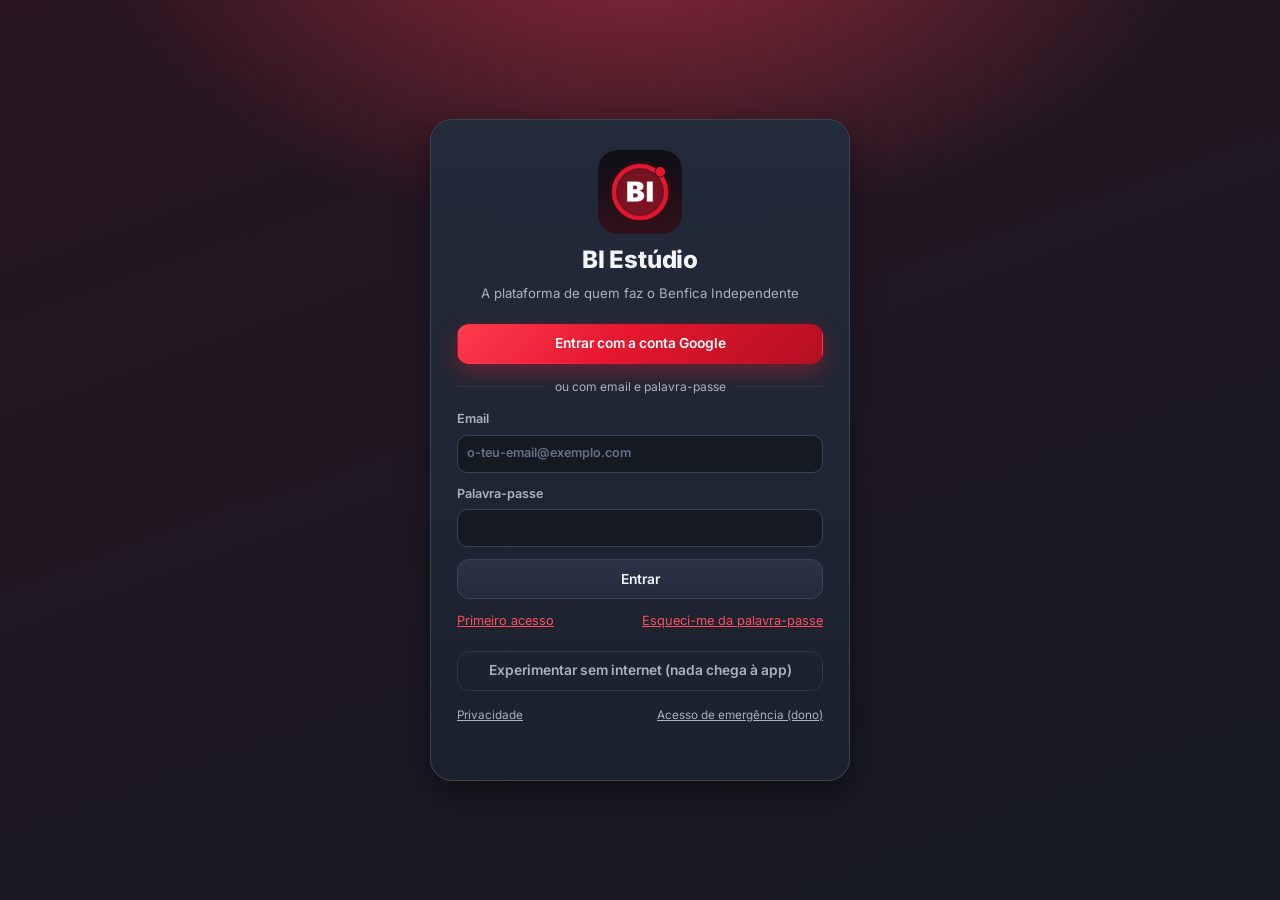
==== commit d0d2ec8f: "Correções da revisão: Ajuda por email, entrada, saúde do robô, privacidade e alertas Co-Authored-By:" ====
--- a/index.html
+++ b/index.html
@@ -9,7 +9,7 @@
 <link rel="icon" type="image/png" href="icone-192.png">
 <link rel="apple-touch-icon" href="icone-512.png">
 <link rel="preload" href="fontes/inter-latin.woff2" as="font" type="font/woff2" crossorigin>
-<link rel="stylesheet" href="estilos.css?v=9">
+<link rel="stylesheet" href="estilos.css?v=10">
 </head>
 <body>
 
@@ -35,24 +35,16 @@
     </p>
     <button id="entrar-local" class="botao largo fantasma">Experimentar sem internet (nada chega à app)</button>
 
-    <details class="ajuda">
-      <summary>Entrar com a chave do GitHub (só para o dono, em caso de emergência)</summary>
+    <p class="entrar-rodape">
+      <a href="privacidade.html">Privacidade</a>
+      <button type="button" id="entrar-emergencia" class="ligacao">Acesso de emergência (dono)</button>
+    </p>
+    <div id="caixa-emergencia" class="escondido">
       <label>Chave de acesso (GitHub)
         <input id="entrar-token" type="password" placeholder="github_pat_..." autocomplete="off">
       </label>
       <button id="entrar-botao" class="botao largo">Entrar com a chave</button>
-      <p class="suave">Como obter a chave:</p>
-      <ol>
-        <li>Cria uma conta gratuita em <b>github.com</b> (se ainda não tiveres) e diz o teu nome de utilizador ao dono.</li>
-        <li>O dono convida-te como colaborador do repositório <b>benfica-independente-dados</b>
-            (Settings → Collaborators) e acrescenta-te em <b>Administradores</b> aqui na plataforma.</li>
-        <li>No GitHub: a tua foto → Settings → Developer settings → Personal access tokens → <b>Fine-grained tokens</b> → Generate new token.</li>
-        <li>Em <i>Resource owner</i> escolhe <b>benficaindependente</b>; em <i>Repository access</i> escolhe <b>benfica-independente-dados</b>
-            (e <b>benfica-independente-gestao</b>, se existir).</li>
-        <li>Em <i>Permissions</i>: <b>Contents →  Read and write</b> e <b>Actions →  Read-only</b> (para os alertas do robô).</li>
-        <li>Copia a chave e cola-a aqui. Fica guardada só neste dispositivo. Nunca a envies a ninguém.</li>
-      </ol>
-    </details>
+    </div>
 
     <p id="entrar-erro" class="erro"></p>
   </div>
@@ -65,7 +57,7 @@
       <img src="icone-192.png" alt="" class="barra-logo">
       <div>
         <strong>BI Estúdio</strong>
-        <span id="barra-modo" class="etiqueta">github</span>
+        <span id="barra-modo" class="etiqueta"></span>
       </div>
     </div>
     <nav id="menu" class="menu"></nav>
@@ -82,6 +74,7 @@
       <button id="aprovacoes" class="aviso-aprovacoes escondido"></button>
       <button id="sair-m" class="botao pequeno fantasma so-telemovel">Sair</button>
     </header>
+    <div id="fase-testes" class="fase-testes escondido" role="status">⚠ Fase de testes: basta 1 aprovação. O que gravares fica logo publicado, sem ninguém rever.</div>
     <nav id="subnav" class="subnav escondido"></nav>
     <div id="aviso" class="aviso escondido"></div>
     <div id="ecra" class="ecra"></div>
@@ -93,10 +86,10 @@
 
 <div id="carregando" class="carregando escondido"><div class="roda"></div></div>
 
-<script src="quadro.js?v=12"></script>
-<script src="participacao.js?v=5"></script>
-<script src="participantes.js?v=6"></script>
-<script src="app.js?v=11"></script>
+<script src="quadro.js?v=20"></script>
+<script src="participacao.js?v=6"></script>
+<script src="participantes.js?v=7"></script>
+<script src="app.js?v=12"></script>
 <script src="estilo.js?v=1"></script>
 </body>
 </html>
--- a/estilos.css
+++ b/estilos.css
@@ -720,3 +720,10 @@
 /* Botao publicar no ecra inteiro (vermelho, canto superior direito) */
 .cartao.q-cheio .q-publicar { background: linear-gradient(180deg, #e21227, #b30d1e) !important; color: #fff !important; border: 0 !important; font-weight: 800 !important; box-shadow: 0 2px 10px rgba(226, 18, 39, .45) !important; }
 
+/* Aviso da fase de testes e rodapé do ecrã de entrada */
+.fase-testes { margin: 10px 28px 0; padding: .55em 1em; border-radius: 12px; background: rgba(240, 180, 41, .18); border: 1px solid rgba(240, 180, 41, .5); color: #ffe6a0; font-size: .85rem; font-weight: 600; }
+@media (max-width: 800px) { .fase-testes { margin: 8px 16px 0; font-size: .78rem; } }
+.entrar-rodape { display: flex; justify-content: space-between; gap: 8px; flex-wrap: wrap; margin: 16px 0 0; font-size: .78rem; }
+.entrar-rodape a, .entrar-rodape .ligacao { color: var(--suave); text-decoration: underline; }
+.entrar-rodape .ligacao { background: none; border: 0; padding: 0; font: inherit; cursor: pointer; }
+#caixa-emergencia { margin-top: 10px; }
